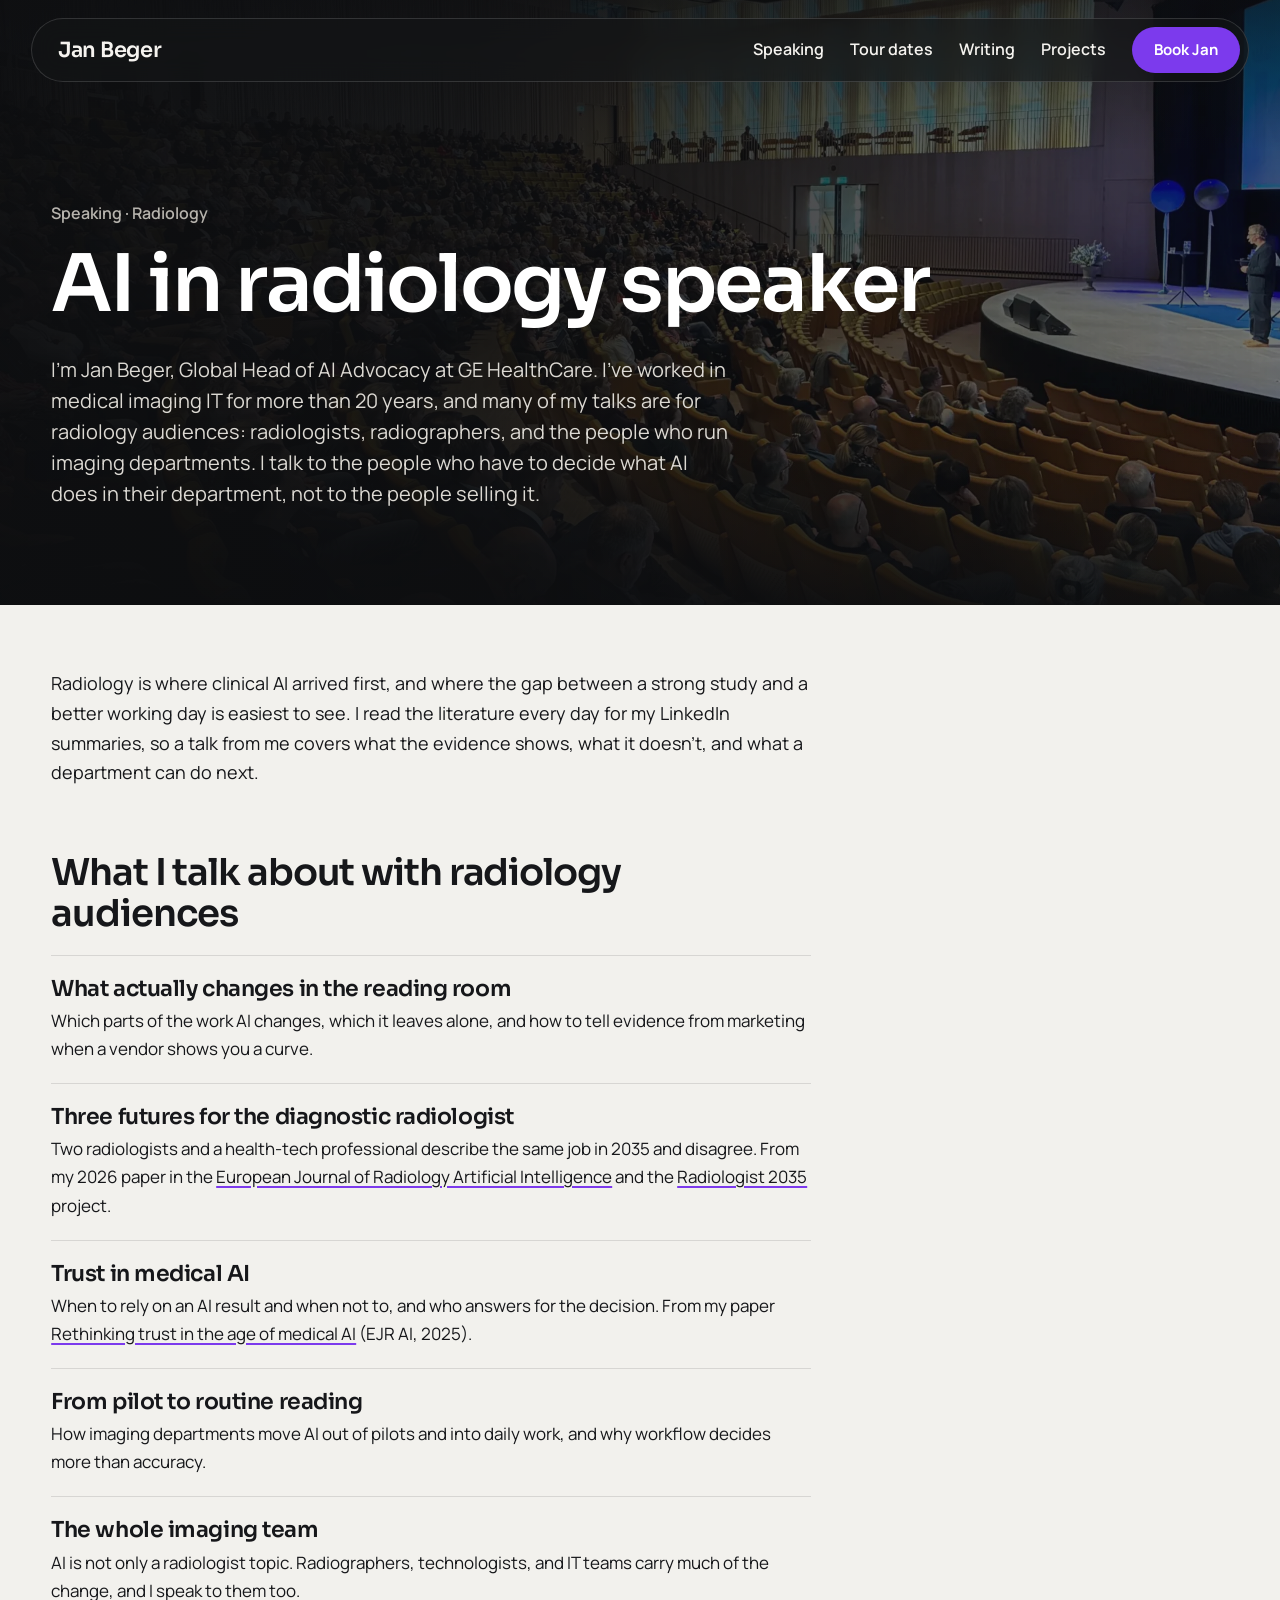
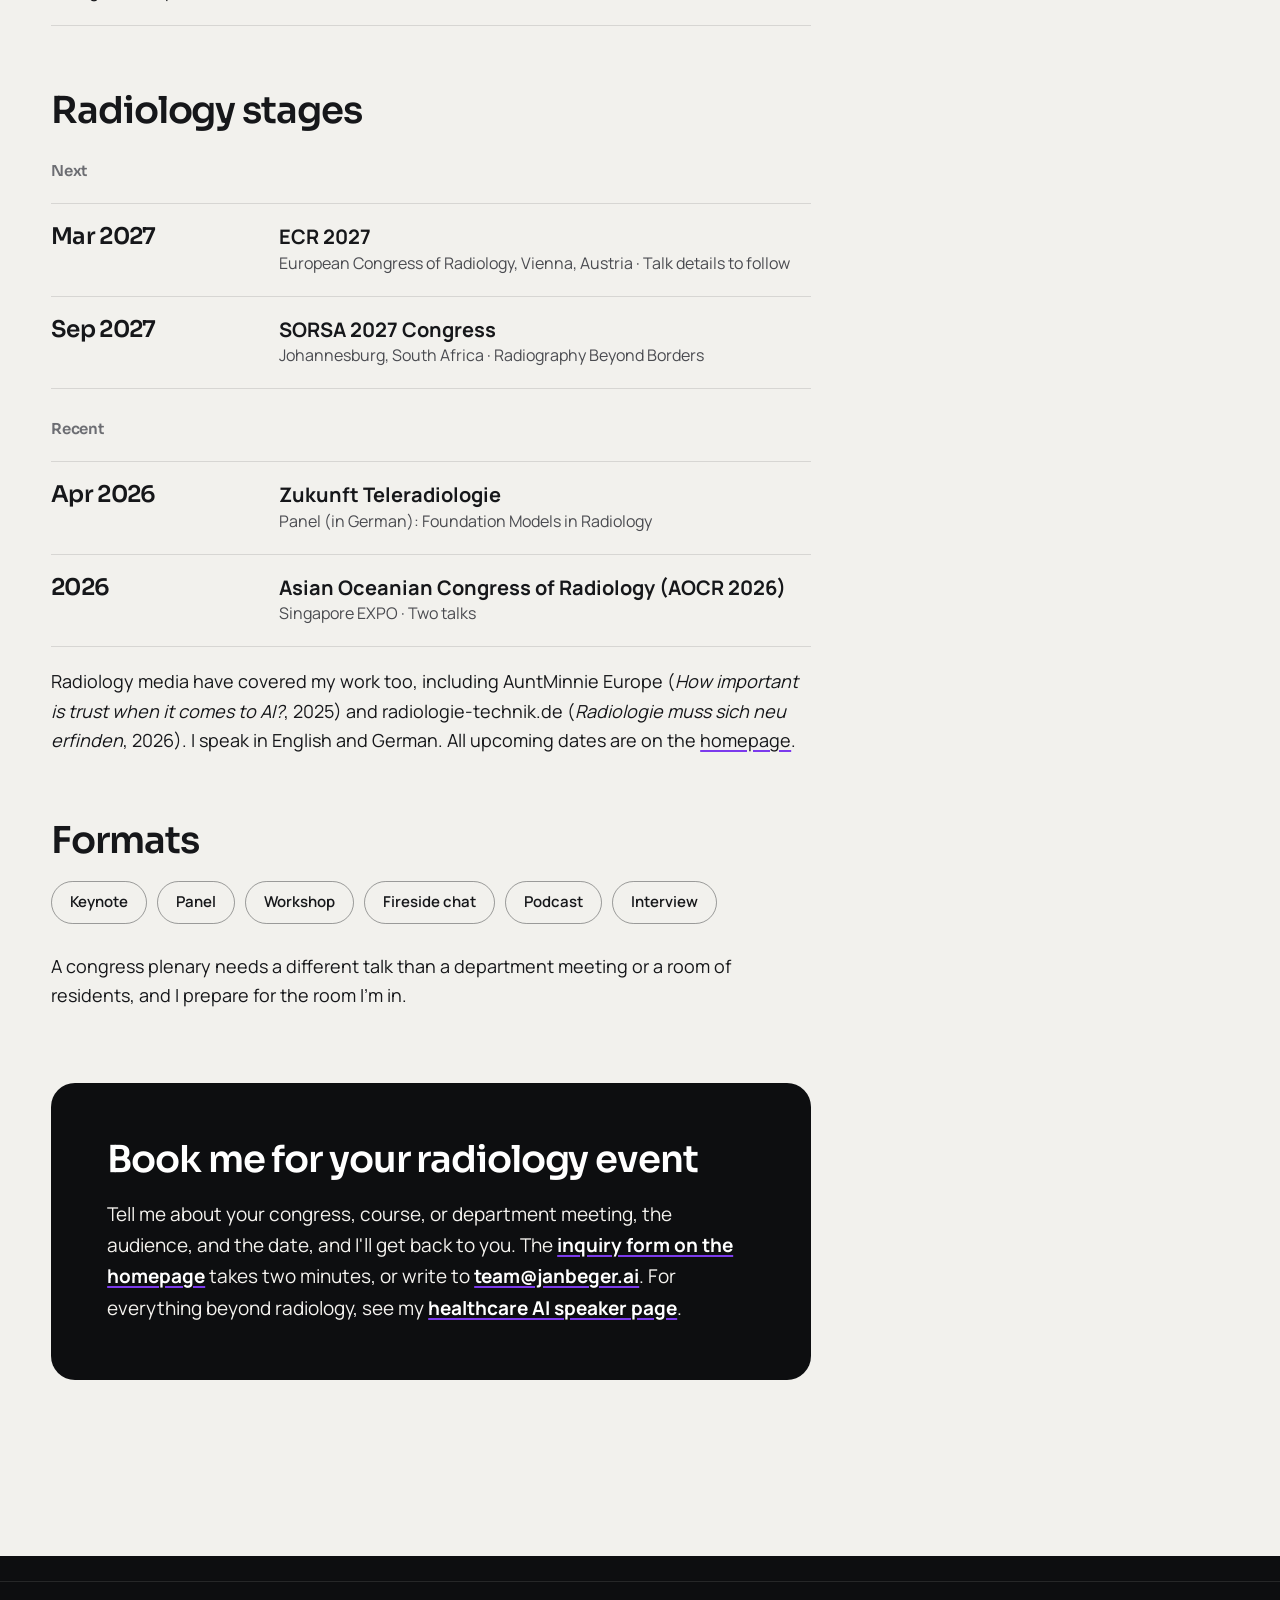
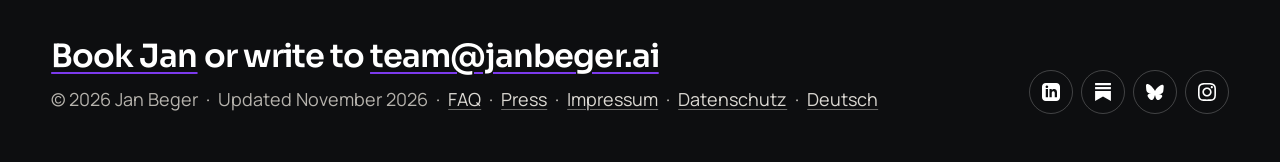
==== ai-in-radiology-speaker/index.html @ 2cf80444 "janbeger.ai site Static site, published by Netlify from the repo root (no build step).  Co-Authored-" ====
<!doctype html>
<html lang="en">
<head>
<meta charset="utf-8" />
<meta name="viewport" content="width=device-width,initial-scale=1" />
<meta name="color-scheme" content="light">
<meta name="theme-color" content="#f2f1ed" />
<link rel="icon" href="/favicon.svg" type="image/svg+xml" />
<link rel="icon" href="/favicon-32.png" type="image/png" sizes="32x32" />
<link rel="apple-touch-icon" sizes="180x180" href="/apple-touch-icon.png" />
<link rel="manifest" href="/site.webmanifest" />
<meta name="apple-mobile-web-app-title" content="Jan Beger" />
<title>Jan Beger · AI in Radiology Speaker</title>
<meta name="description" content="Jan Beger speaks on AI in radiology for radiologists, radiographers, and imaging leaders: what changes in the reading room, trust in medical AI, and moving from pilot to routine." />
<link rel="canonical" href="https://janbeger.ai/ai-in-radiology-speaker/" />

<meta property="og:title" content="Jan Beger · AI in Radiology Speaker" />
<meta property="og:description" content="Talks on AI in radiology for radiologists, radiographers, and imaging leaders. Topics, radiology stages, and how to book." />
<meta property="og:url" content="https://janbeger.ai/ai-in-radiology-speaker/" />
<meta property="og:image" content="https://janbeger.ai/assets/og-card-2026.jpg" />
<meta property="og:image:width" content="1200" />
<meta property="og:image:height" content="630" />
<meta property="og:image:alt" content="Jan Beger on stage: Our conversations must move beyond algorithms." />
<meta property="og:type" content="profile" />
<meta name="twitter:card" content="summary_large_image" />
<meta name="twitter:title" content="Jan Beger · AI in Radiology Speaker" />
<meta name="twitter:description" content="Talks on AI in radiology for radiologists, radiographers, and imaging leaders. Topics, radiology stages, and how to book." />
<meta name="twitter:image" content="https://janbeger.ai/assets/og-card-2026.jpg" />


<script type="application/ld+json">
{
  "@context": "https://schema.org",
  "@type": "ProfilePage",
  "url": "https://janbeger.ai/ai-in-radiology-speaker/",
  "name": "Jan Beger · AI in Radiology Speaker",
  "inLanguage": "en",
  "mainEntity": {
    "@type": "Person",
    "@id": "https://janbeger.ai/#jan",
    "name": "Jan Beger",
    "url": "https://janbeger.ai/",
    "jobTitle": "Global Head of AI Advocacy, GE HealthCare",
    "description": "AI in radiology speaker. Global Head of AI Advocacy at GE HealthCare with more than 20 years in medical imaging IT.",
    "knowsAbout": [
      "AI in radiology",
      "Medical imaging AI",
      "Radiology workflow",
      "Trust in medical AI",
      "Radiography and AI"
    ],
    "worksFor": {
      "@type": "Organization",
      "name": "GE HealthCare",
      "url": "https://www.gehealthcare.com"
    },
    "sameAs": [
      "https://www.linkedin.com/in/janbeger",
      "https://janbeger.substack.com",
      "https://research.gehealthcare.com/about/",
      "https://bsky.app/profile/janbeger.bsky.social",
      "https://www.instagram.com/jan.beger/",
      "https://www.xing.com/profile/Jan_Beger"
    ]
  }
}
</script>
<link rel="preload" href="/assets/fonts/sora-latin-wght-normal.woff2" as="font" type="font/woff2" crossorigin />
<link rel="preload" href="/assets/fonts/manrope-latin-wght-normal.woff2" as="font" type="font/woff2" crossorigin />
<link rel="stylesheet" href="/assets/fonts/fonts.css" />
<style>
  /* ============ STAGE THEME (matches homepage, 2026-11) ============ */
  :root{
    --bg:#0b0b0c; --bg-2:#121214; --card:#17171a;
    --ink:#f4f1ea; --ink-2:#c9c4ba; --ink-3:#9a958c;
    --paper:#f4f1ea; --paper-ink:#0b0b0c;
    --rule:rgba(244,241,234,0.16);
    --accent:#7c3aed; --accent-hover:#8b5cf6;
    --sans:"Inter Tight",system-ui,-apple-system,BlinkMacSystemFont,"Segoe UI",sans-serif;
    --display:"Anton","Impact","Arial Narrow",sans-serif;
  }
  *,*::before,*::after{ box-sizing:border-box; }
  html,body{ margin:0; padding:0; }
  html{ background:var(--bg); }
  body{
    background:var(--bg); color:var(--ink); font-family:var(--sans);
    font-size:17px; line-height:1.6; -webkit-font-smoothing:antialiased; text-rendering:optimizeLegibility;
  }
  ::selection{ background:var(--accent); color:var(--paper-ink); }
  img{ display:block; max-width:100%; height:auto; }
  a{ color:var(--ink); transition:color .15s ease, border-color .15s ease, background-color .15s ease; }
  a:hover{ color:var(--accent-hover); }
  :focus-visible{ outline:2px solid var(--accent); outline-offset:3px; }
  .wrap{ max-width:860px; margin:0 auto; padding:28px clamp(20px,4vw,40px) 96px; }
  .back{
    display:inline-flex; align-items:center; min-height:44px; padding:0 18px; margin-bottom:56px; border-radius:999px;
    border:1px solid rgba(244,241,234,0.35); color:var(--ink); text-decoration:none; font-size:15px; font-weight:600;
  }
  .back:hover{ border-color:var(--accent); color:var(--accent); }
  .kicker{ font-size:13px; font-weight:700; letter-spacing:.18em; text-transform:uppercase; color:var(--accent); margin-bottom:16px; }
  h1{ margin:0 0 28px; font-family:var(--display); font-weight:400; text-transform:uppercase; font-size:clamp(52px,9vw,112px); line-height:.9; letter-spacing:.002em; }
  .standfirst{ font-size:21px; line-height:1.55; color:var(--ink-2); margin:0 0 36px; padding-bottom:32px; border-bottom:1px solid var(--rule); }
  h2{ margin:72px 0 18px; font-family:var(--display); font-weight:400; text-transform:uppercase; font-size:clamp(36px,4.6vw,56px); line-height:.95; }
  p{ margin:0 0 20px; color:var(--ink-2); font-size:18px; line-height:1.65; }
  a{ color:var(--ink); text-decoration:underline; text-decoration-color:var(--accent); text-underline-offset:3px; }
  a:hover{ color:var(--accent-hover); }
  strong{ font-weight:600; color:var(--ink); }
  em{ color:var(--ink); }
  ul.topics{ margin:20px 0; padding:0; list-style:none; border-top:1px solid var(--rule); }
  ul.topics li{ padding:20px 0; border-bottom:1px solid var(--rule); }
  ul.topics .t{ display:block; font-size:22px; font-weight:600; color:var(--ink); line-height:1.3; margin-bottom:6px; }
  ul.topics p{ margin:0; font-size:17px; }
  .events{ margin:20px 0; padding:0; list-style:none; border-top:1px solid var(--rule); }
  .events li{ display:grid; grid-template-columns:200px minmax(0,1fr); gap:6px 28px; align-items:baseline; padding:20px 0; border-bottom:1px solid var(--rule); }
  .events li:first-child .when{ color:var(--accent); }
  .events .when{ font-family:var(--display); font-size:26px; line-height:1.05; text-transform:uppercase; color:var(--ink); }
  .events .what{ font-size:17px; line-height:1.45; }
  .events .what .name{ font-size:20px; font-weight:600; color:var(--ink); }
  .events .what .where{ color:var(--ink-3); font-size:16px; }
  @media (max-width:600px){ .events li{ grid-template-columns:1fr; } }
  .formats{ display:flex; flex-wrap:wrap; gap:10px; margin:20px 0 28px; padding:0; list-style:none; }
  .formats li{ padding:8px 18px; border:1px solid rgba(244,241,234,0.35); border-radius:999px; font-size:15px; font-weight:600; color:var(--ink); }
  .endcard{ margin:72px 0 0; padding:clamp(28px,5vw,56px); background:var(--accent); color:var(--paper-ink); }
  .endcard h2{ margin:0 0 16px; color:var(--paper-ink); font-size:clamp(44px,6vw,80px); }
  .endcard p{ margin:0; color:var(--paper-ink); font-size:19px; }
  .endcard a{ color:var(--paper-ink); font-weight:700; text-decoration-color:var(--paper-ink); }
  .endcard a:hover{ color:var(--paper-ink); text-decoration-thickness:2px; }
  footer{ margin-top:64px; padding-top:24px; border-top:1px solid var(--rule); font-size:14px; color:var(--ink-3); }
  footer a{ color:var(--ink-2); text-decoration:none; }
  footer a:hover{ color:var(--accent); }

  /* ============ ARENA THEME (matches homepage, 2026-11-02) ============ */
  :root{
    --bg:#f2f1ed; --bg-2:#ffffff; --card:#ffffff;
    --ink:#16171a; --ink-2:#3c3e44; --ink-3:#5b5d63;
    --paper:#f2f1ed; --paper-ink:#16171a;
    --rule:rgba(22,23,26,0.14); --line-strong:rgba(22,23,26,0.4);
    --accent:#6d28d9; --accent-hover:#5b21b6; --orange:#7c3aed; --night:#0d0e10;
    --sans:"Manrope",system-ui,-apple-system,"Segoe UI",sans-serif;
    --display:"Sora",system-ui,-apple-system,"Segoe UI",sans-serif;
  }
  html{ background:var(--bg); }
  body{ background:var(--bg); color:var(--ink); font-family:var(--sans); font-size:18px; line-height:1.62; }
  ::selection{ background:var(--orange); color:#fff; }
  :focus-visible{ outline-color:var(--orange); }
  h1, h2, .name, .events .when{ font-family:var(--display); text-transform:none; letter-spacing:-0.005em; }
  h1{ font-weight:300; font-size:clamp(48px,7vw,92px); line-height:1.0; text-wrap:balance; }
  h2{ font-weight:400; font-size:clamp(34px,3.6vw,48px); line-height:1.08; }
  .kicker, .hint, .detail-row .label, dl.facts dt{ text-transform:none; letter-spacing:0; }
  .kicker{ display:flex; align-items:center; gap:14px; font-size:15px; font-weight:700; color:var(--accent); }
  .kicker::before{ content:""; width:40px; height:3px; background:var(--orange); }
  .lede, .standfirst{ color:var(--ink-2); font-size:20px; }
  a:hover{ color:var(--accent); }
  /* back buttons */
  nav.top a.back, .back{ border:1.5px solid var(--line-strong); color:var(--ink); }
  nav.top a.back:hover, .back:hover{ border-color:var(--orange); color:var(--accent); }
  /* buttons */
  .btn-primary{ background:var(--orange); color:#fff; }
  .btn-primary:hover{ background:#6d28d9; color:#fff; }
  .btn-ghost, figure.shot .dl, .formats li{ border:1.5px solid var(--line-strong); color:var(--ink); }
  /* faq */
  .faq-item summary{ font-family:var(--display); font-weight:500; font-size:clamp(24px,2.6vw,30px); line-height:1.2; }
  .faq-item summary::after{ border-color:var(--line-strong); color:var(--accent); font-family:var(--sans); }
  .faq-a{ font-size:18px; }
  /* press */
  figure.shot{ background:var(--card); border-radius:14px; overflow:hidden; }
  figure.shot figcaption{ font-size:15px; color:var(--ink-2); }
  dl.facts dt{ font-size:15px; color:var(--ink-3); }
  .photo-note{ font-size:15px; color:var(--ink-3); }
  /* speaker page */
  .events .when{ font-size:30px; font-weight:400; line-height:1.1; }
  .events li:first-child .when{ color:var(--accent); }
  .events .what .where{ color:var(--ink-2); }
  ul.topics .t{ font-family:var(--display); font-weight:500; font-size:28px; line-height:1.15; }
  .endcard{ background:var(--night); color:#f5f3ef; border-radius:20px; }
  .endcard h2, .endcard p{ color:#f5f3ef; }
  .endcard h2{ font-weight:300; }
  .endcard a{ color:#fff; text-decoration-color:var(--orange); }
  .endcard a:hover{ color:#c4b5fd; }
  /* card */
  .avatar{ border-color:var(--orange); }
  .name{ font-weight:300; font-size:clamp(48px,13vw,68px); line-height:1.0; }
  .name .accent{ color:var(--accent); font-style:italic; }
  .events .what .name{ font-family:var(--sans); font-weight:700; letter-spacing:0; }
  .role{ font-size:16px; }
  .qr-wrap{ box-shadow:0 0 0 1px var(--rule), 0 18px 40px rgba(22,23,26,0.08); }
  .hint{ font-size:15px; color:var(--accent); }
  .detail-row .label{ font-size:14px; color:var(--ink-3); }
  .detail-row a{ font-size:17px; }
  /* footers */
  footer.kit, footer{ font-size:15px; color:var(--ink-3); }
  footer.kit a, footer a{ color:var(--ink-2); }

  /* ============ TYPE v3 (2026-11-02 12:35): Sora display, no italic accents ============ */
  :root{ --display:"Sora",system-ui,-apple-system,"Segoe UI",sans-serif; }
  h1, h2, .name, .events .when{ font-family:var(--display); font-weight:600; letter-spacing:-0.03em; }
  h1{ font-size:clamp(38px,5.4vw,70px); line-height:1.06; }
  h2{ font-size:clamp(28px,2.9vw,38px); line-height:1.12; }
  .faq-item summary{ font-family:var(--display); font-weight:600; font-size:clamp(19px,2vw,23px); letter-spacing:-0.02em; }
  .events .when{ font-size:23px; }
  ul.topics .t{ font-family:var(--display); font-weight:600; font-size:22px; letter-spacing:-0.02em; }
  .endcard h2{ font-weight:600; }
  .name{ font-size:clamp(38px,10vw,52px); }
  .name .accent{ font-style:normal; color:var(--accent); }

  .stage-label{ margin: 28px 0 8px; font-family: var(--sans); font-size: 15px; font-weight: 700; letter-spacing: 0; color: var(--ink-3); }
  ul.events.events-past li:first-child .when{ color: var(--ink); }
</style>
<!-- Privacy-friendly analytics by Plausible -->
<script async src="https://plausible.io/js/pa-Xg3IjPylJhQx44exYq6mF.js"></script>
<script>
  window.plausible=window.plausible||function(){(plausible.q=plausible.q||[]).push(arguments)},plausible.init=plausible.init||function(i){plausible.o=i||{}};
  plausible.init()
</script>
<link rel="stylesheet" href="/assets/subpage.css" />
</head>
<body class="v4">
<nav class="site" aria-label="Main">
  <div class="row">
    <a class="wordmark" href="/">Jan Beger</a>
    <div class="links"><a href="/#speaking-track">Speaking</a><a href="/#events">Tour dates</a><a href="/#writing-track">Writing</a><a href="/#projects-track">Projects</a></div>
    <a class="nav-book" href="/#speaking">Book Jan</a>
    <button type="button" class="menu-btn" aria-expanded="false" aria-controls="mobile-menu" aria-label="Open menu" data-open="Open menu" data-close="Close menu"><svg viewBox="0 0 24 24" fill="none" stroke="currentColor" stroke-width="2" stroke-linecap="round" aria-hidden="true"><path class="l1" d="M4 8h16"/><path class="l2" d="M4 16h16"/></svg></button>
  </div>
  <div class="mobile-menu" id="mobile-menu" hidden>
    <a href="/#speaking-track">Speaking</a>
    <a href="/#events">Tour dates</a>
    <a href="/#writing-track">Writing</a>
    <a href="/#projects-track">Projects</a>
    <a class="mm-book" href="/#speaking">Book Jan</a>
  </div>
</nav>
<header class="ph has-photo">
  <img class="ph-photo" src="/assets/stage-arena.webp" alt="" fetchpriority="high" />
  <div class="ph-inner">
    <p class="ph-kicker">Speaking · Radiology</p>
    <h1>AI in radiology speaker</h1>
    <p class="ph-lede">I'm Jan Beger, Global Head of AI Advocacy at GE HealthCare. I've worked in medical imaging IT for more than 20 years, and many of my talks are for radiology audiences: radiologists, radiographers, and the people who run imaging departments. I talk to the people who have to decide what AI does in their department, not to the people selling it.</p>
  </div>
</header>
<main class="page">
  <article class="wrap">

    <p>Radiology is where clinical AI arrived first, and where the gap between a strong study and a better working day is easiest to see. I read the literature every day for my LinkedIn summaries, so a talk from me covers what the evidence shows, what it doesn't, and what a department can do next.</p>

    <h2>What I talk about with radiology audiences</h2>

    <ul class="topics">
      <li>
        <span class="t">What actually changes in the reading room</span>
        <p>Which parts of the work AI changes, which it leaves alone, and how to tell evidence from marketing when a vendor shows you a curve.</p>
      </li>
      <li>
        <span class="t">Three futures for the diagnostic radiologist</span>
        <p>Two radiologists and a health-tech professional describe the same job in 2035 and disagree. From my 2026 paper in the <a href="https://www.sciencedirect.com/science/article/pii/S3050577126000496" target="_blank" rel="noopener">European Journal of Radiology Artificial Intelligence</a> and the <a href="/radiologist-2035/">Radiologist 2035</a> project.</p>
      </li>
      <li>
        <span class="t">Trust in medical AI</span>
        <p>When to rely on an AI result and when not to, and who answers for the decision. From my paper <a href="https://www.sciencedirect.com/science/article/pii/S3050577125000362" target="_blank" rel="noopener">Rethinking trust in the age of medical AI</a> (EJR AI, 2025).</p>
      </li>
      <li>
        <span class="t">From pilot to routine reading</span>
        <p>How imaging departments move AI out of pilots and into daily work, and why workflow decides more than accuracy.</p>
      </li>
      <li>
        <span class="t">The whole imaging team</span>
        <p>AI is not only a radiologist topic. Radiographers, technologists, and IT teams carry much of the change, and I speak to them too.</p>
      </li>
    </ul>

    <h2>Radiology stages</h2>

    <h3 class="stage-label">Next</h3>
    <ul class="events">
      <li>
        <span class="when">Mar 2027</span>
        <span class="what"><span class="name">ECR 2027</span><br><span class="where">European Congress of Radiology, Vienna, Austria &middot; Talk details to follow</span></span>
      </li>
      <li>
        <span class="when">Sep 2027</span>
        <span class="what"><span class="name">SORSA 2027 Congress</span><br><span class="where">Johannesburg, South Africa &middot; Radiography Beyond Borders</span></span>
      </li>
    </ul>

    <h3 class="stage-label">Recent</h3>
    <ul class="events events-past">
      <li>
        <span class="when">Apr 2026</span>
        <span class="what"><span class="name">Zukunft Teleradiologie</span><br><span class="where">Panel (in German): Foundation Models in Radiology</span></span>
      </li>
      <li>
        <span class="when">2026</span>
        <span class="what"><span class="name">Asian Oceanian Congress of Radiology (AOCR 2026)</span><br><span class="where">Singapore EXPO &middot; Two talks</span></span>
      </li>
    </ul>

    <p>Radiology media have covered my work too, including AuntMinnie Europe (<em>How important is trust when it comes to AI?</em>, 2025) and radiologie-technik.de (<em>Radiologie muss sich neu erfinden</em>, 2026). I speak in English and German. All upcoming dates are on the <a href="/#events">homepage</a>.</p>

    <h2>Formats</h2>

    <ul class="formats">
      <li>Keynote</li>
      <li>Panel</li>
      <li>Workshop</li>
      <li>Fireside chat</li>
      <li>Podcast</li>
      <li>Interview</li>
    </ul>

    <p>A congress plenary needs a different talk than a department meeting or a room of residents, and I prepare for the room I'm in.</p>

    <div class="endcard">
      <h2>Book me for your radiology event</h2>
      <p>Tell me about your congress, course, or department meeting, the audience, and the date, and I'll get back to you. The <a href="/#speaking">inquiry form on the homepage</a> takes two minutes, or write to <a href="mailto:team@janbeger.ai">team@janbeger.ai</a>. For everything beyond radiology, see my <a href="/healthcare-ai-keynote-speaker/">healthcare AI speaker page</a>.</p>
    </div>
  </article>
</main>
<footer class="site">
    <div class="row">
      <div class="foot-main"><p class="foot-cta"><a href="/#speaking">Book Jan</a> or write to <a href="mailto:team@janbeger.ai">team@janbeger.ai</a></p><p class="foot-meta">&copy; <span class="yr" id="yr">2026</span> Jan Beger &nbsp;&middot;&nbsp; Updated November 2026 &nbsp;&middot;&nbsp; <a href="/faq.html">FAQ</a> &nbsp;&middot;&nbsp; <a href="/press.html">Press</a> &nbsp;&middot;&nbsp; <a href="/impressum/">Impressum</a> &nbsp;&middot;&nbsp; <a href="/datenschutz/">Datenschutz</a> &nbsp;&middot;&nbsp; <a href="/ki-keynote-speaker-gesundheitswesen/" hreflang="de" lang="de">Deutsch</a></p></div>
      <div class="icons">
        <a href="https://www.linkedin.com/in/janbeger" target="_blank" rel="noopener" aria-label="LinkedIn"><svg viewBox="0 0 24 24" aria-hidden="true"><path d="M19 0h-14c-2.761 0-5 2.239-5 5v14c0 2.761 2.239 5 5 5h14c2.762 0 5-2.239 5-5v-14c0-2.761-2.238-5-5-5zm-11 19h-3v-11h3v11zm-1.5-12.268c-.966 0-1.75-.79-1.75-1.764s.784-1.764 1.75-1.764 1.75.79 1.75 1.764-.783 1.764-1.75 1.764zm13.5 12.268h-3v-5.604c0-3.368-4-3.113-4 0v5.604h-3v-11h3v1.765c1.396-2.586 7-2.777 7 2.476v6.759z"/></svg></a>
        <a href="https://janbeger.substack.com/" target="_blank" rel="noopener" aria-label="Substack"><svg viewBox="0 0 24 24" aria-hidden="true"><path d="M22.539 8.242H1.46V5.406h21.08v2.836zM1.46 10.812V24L12 18.11 22.54 24V10.812H1.46zM22.54 0H1.46v2.836h21.08V0z"/></svg></a>
        <a href="https://bsky.app/profile/janbeger.bsky.social" target="_blank" rel="noopener" aria-label="Bluesky"><svg viewBox="0 0 24 24" aria-hidden="true"><path d="M12 10.8c-1.087-2.114-4.046-6.053-6.798-7.995C2.566.944 1.561 1.266.902 1.565.139 1.908 0 3.08 0 3.768c0 .69.378 5.65.624 6.479.815 2.736 3.713 3.66 6.383 3.364-3.911.581-7.386 2.005-2.83 7.078 5.013 5.59 6.87-1.197 7.823-4.643.953 3.446 2.05 10.061 7.733 4.643 4.267-4.073.792-5.497-3.119-6.078 2.67.297 5.568-.628 6.383-3.364.246-.829.624-5.79.624-6.48 0-.688-.139-1.86-.902-2.202-.659-.298-1.664-.62-4.3 1.24C16.046 4.747 13.087 8.686 12 10.8z"/></svg></a>
        <a href="https://www.instagram.com/jan.beger/" target="_blank" rel="noopener" aria-label="Instagram"><svg viewBox="0 0 24 24" aria-hidden="true"><path d="M12 2.163c3.204 0 3.584.012 4.85.07 3.252.148 4.771 1.691 4.919 4.919.058 1.265.069 1.645.069 4.849 0 3.205-.012 3.584-.069 4.849-.149 3.225-1.664 4.771-4.919 4.919-1.266.058-1.644.07-4.85.07-3.204 0-3.584-.012-4.849-.07-3.26-.149-4.771-1.699-4.919-4.92-.058-1.265-.07-1.644-.07-4.849 0-3.204.013-3.583.07-4.849.149-3.227 1.664-4.771 4.919-4.919 1.266-.057 1.645-.069 4.849-.069zm0-2.163c-3.259 0-3.667.014-4.947.072-4.358.2-6.78 2.618-6.98 6.98-.059 1.281-.073 1.689-.073 4.948 0 3.259.014 3.668.072 4.948.2 4.358 2.618 6.78 6.98 6.98 1.281.058 1.689.072 4.948.072 3.259 0 3.668-.014 4.948-.072 4.354-.2 6.782-2.618 6.979-6.98.059-1.28.073-1.689.073-4.948 0-3.259-.014-3.667-.072-4.947-.196-4.354-2.617-6.78-6.979-6.98-1.281-.059-1.69-.073-4.949-.073zm0 5.838c-3.403 0-6.162 2.759-6.162 6.162s2.759 6.163 6.162 6.163 6.162-2.759 6.162-6.163c0-3.403-2.759-6.162-6.162-6.162zm0 10.162c-2.209 0-4-1.79-4-4 0-2.209 1.791-4 4-4s4 1.791 4 4c0 2.21-1.791 4-4 4zm6.406-11.845c-.796 0-1.441.645-1.441 1.44s.645 1.44 1.441 1.44c.795 0 1.439-.645 1.439-1.44s-.644-1.44-1.439-1.44z"/></svg></a>
      </div>
    </div>
  </footer>
<script src="/assets/subpage.js" defer></script>
</body>
</html>
---- assets/fonts/fonts.css ----
/* Self-hosted fonts (2026-11-02): no requests to Google. Sora (display) + Manrope (body), variable 400-700. */
@font-face{font-family:'Sora';font-style:normal;font-display:swap;font-weight:100 800;src:url(/assets/fonts/sora-latin-ext-wght-normal.woff2) format('woff2');unicode-range:U+0100-02BA,U+02BD-02C5,U+02C7-02CC,U+02CE-02D7,U+02DD-02FF,U+0304,U+0308,U+0329,U+1D00-1DBF,U+1E00-1E9F,U+1EF2-1EFF,U+2020,U+20A0-20AB,U+20AD-20C0,U+2113,U+2C60-2C7F,U+A720-A7FF}
@font-face{font-family:'Sora';font-style:normal;font-display:swap;font-weight:100 800;src:url(/assets/fonts/sora-latin-wght-normal.woff2) format('woff2');unicode-range:U+0000-00FF,U+0131,U+0152-0153,U+02BB-02BC,U+02C6,U+02DA,U+02DC,U+0304,U+0308,U+0329,U+2000-206F,U+20AC,U+2122,U+2191,U+2193,U+2212,U+2215,U+FEFF,U+FFFD}
@font-face{font-family:'Manrope';font-style:normal;font-display:swap;font-weight:100 800;src:url(/assets/fonts/manrope-latin-ext-wght-normal.woff2) format('woff2');unicode-range:U+0100-02BA,U+02BD-02C5,U+02C7-02CC,U+02CE-02D7,U+02DD-02FF,U+0304,U+0308,U+0329,U+1D00-1DBF,U+1E00-1E9F,U+1EF2-1EFF,U+2020,U+20A0-20AB,U+20AD-20C0,U+2113,U+2C60-2C7F,U+A720-A7FF}
@font-face{font-family:'Manrope';font-style:normal;font-display:swap;font-weight:100 800;src:url(/assets/fonts/manrope-latin-wght-normal.woff2) format('woff2');unicode-range:U+0000-00FF,U+0131,U+0152-0153,U+02BB-02BC,U+02C6,U+02DA,U+02DC,U+0304,U+0308,U+0329,U+2000-206F,U+20AC,U+2122,U+2191,U+2193,U+2212,U+2215,U+FEFF,U+FFFD}
---- assets/subpage.css ----
/* ==========================================================================
   janbeger.ai subpages, v4 (2026-11-02): same look as the homepage.
   Floating dark nav pill, dark page header, stone body, dark footer.
   Loaded after each page's own styles; rules are scoped to body.v4.
   ========================================================================== */
body.v4{
  --night:#0d0e10; --stone:#f2f1ed; --white:#ffffff;
  --ink:#16171a; --ink-2:#4a4b50; --ink-3:#6c6d72; --rule:rgba(22,23,26,0.12);
  --orange:#7c3aed; --orange-hover:#6d28d9; --accent:#7c3aed; --accent-hover:#6d28d9;
  --on-dark:#f5f3ef; --on-dark-2:#dcd9d3; --on-dark-3:#b6b3ad;
  --sans:"Manrope",system-ui,-apple-system,"Segoe UI",sans-serif;
  --display:"Sora",system-ui,-apple-system,"Segoe UI",sans-serif;
  --gutter:clamp(20px,4vw,56px); --max:1320px; --measure:760px;
  margin:0; background:var(--stone); color:var(--ink);
  font-family:var(--sans); font-size:18px; line-height:1.62;
  -webkit-font-smoothing:antialiased;
}
body.v4 *, body.v4 *::before, body.v4 *::after{ box-sizing:border-box; }
html{ scroll-padding-top:96px; }

/* ---------- nav (same as homepage) ---------- */
body.v4 nav.site{ position:fixed; top:0; left:0; right:0; z-index:50; padding:18px 16px 0; pointer-events:none; }
body.v4 nav.site .row{ pointer-events:auto; max-width:1218px; margin:0 auto; display:flex; align-items:center; gap:26px;
  padding:8px 8px 8px 26px; min-height:64px; border-radius:999px;
  background:rgba(20,21,24,0.62); border:1px solid rgba(255,255,255,0.14);
  -webkit-backdrop-filter:blur(12px); backdrop-filter:blur(12px); }
body.v4 nav.site .wordmark{ font-family:var(--display); font-weight:600; font-size:21px; line-height:1; letter-spacing:-0.02em; color:var(--on-dark); text-decoration:none; margin-right:auto; white-space:nowrap; }
body.v4 nav.site .links{ display:flex; gap:26px; }
body.v4 nav.site .links a{ font-size:16px; font-weight:600; color:var(--on-dark); text-decoration:none; white-space:nowrap; }
body.v4 nav.site .links a:hover{ color:#c4b5fd; }
body.v4 nav.site .nav-book{ display:inline-flex; align-items:center; height:46px; padding:0 22px; border-radius:999px; background:var(--orange); color:#fff; font-size:15px; font-weight:700; text-decoration:none; white-space:nowrap; }
body.v4 nav.site .nav-book:hover{ background:var(--orange-hover); color:#fff; }
body.v4 nav.site .menu-btn{ display:none; width:44px; height:44px; flex:none; border-radius:999px; border:1px solid rgba(255,255,255,0.25); background:transparent; color:#fff; align-items:center; justify-content:center; cursor:pointer; padding:0; }
body.v4 nav.site .menu-btn svg{ width:20px; height:20px; }
body.v4 nav.site .menu-btn path{ transition:transform .25s ease; transform-origin:12px 12px; }
body.v4 nav.site.menu-open .menu-btn .l1{ transform:translateY(4px) rotate(45deg); }
body.v4 nav.site.menu-open .menu-btn .l2{ transform:translateY(-4px) rotate(-45deg); }
body.v4 nav.site .mobile-menu{ pointer-events:auto; position:fixed; inset:0; z-index:-1; display:flex; flex-direction:column; justify-content:center; gap:8px; padding:110px 24px 48px; background:#0d0e10; }
body.v4 nav.site .mobile-menu[hidden]{ display:none; }
body.v4 nav.site .mobile-menu a{ font-family:var(--display); font-weight:600; font-size:33px; line-height:1.2; color:#fff; text-decoration:none; }
body.v4 nav.site .mobile-menu a.mm-book{ align-self:flex-start; margin-top:24px; font-family:var(--sans); font-size:17px; font-weight:700; padding:14px 28px; border-radius:999px; background:var(--orange); }
html.no-scroll{ overflow:hidden; }
@media (max-width:900px){ body.v4 nav.site .row{ padding:8px 10px 8px 18px; gap:14px; } body.v4 nav.site .wordmark{ font-size:19px; } body.v4 nav.site .links{ gap:14px; } body.v4 nav.site .links a{ font-size:14px; } }
@media (max-width:600px){ body.v4 nav.site{ padding-top:12px; } body.v4 nav.site .links{ display:none; } body.v4 nav.site .row{ gap:8px; min-height:62px; } body.v4 nav.site .nav-book{ height:42px; padding:0 18px; } body.v4 nav.site .menu-btn{ display:inline-flex; } }

/* ---------- page header (dark, like the homepage hero and bands) ---------- */
body.v4 header.ph{ position:relative; overflow:hidden; background:var(--night); color:var(--on-dark); }
body.v4 header.ph .ph-photo{ position:absolute; inset:0; width:100%; height:100%; object-fit:cover; object-position:100% 42%; opacity:.55; }
body.v4 header.ph.has-photo::after{ content:""; position:absolute; inset:0; pointer-events:none;
  background:linear-gradient(90deg, rgba(13,14,16,0.96) 0%, rgba(13,14,16,0.86) 38%, rgba(13,14,16,0.35) 75%, rgba(13,14,16,0.2) 100%),
             linear-gradient(180deg, rgba(13,14,16,0.6) 0%, rgba(13,14,16,0) 25%, rgba(13,14,16,0) 70%, rgba(13,14,16,0.9) 100%); }
body.v4 header.ph .ph-inner{ position:relative; z-index:1; max-width:var(--max); margin:0 auto; padding:168px var(--gutter) 80px; }
body.v4 header.ph.has-photo .ph-inner{ padding-top:200px; padding-bottom:96px; }
body.v4 header.ph .ph-kicker{ margin:0 0 18px; font-family:var(--sans); font-size:16px; font-weight:600; letter-spacing:0; text-transform:none; color:var(--on-dark-3); }
body.v4 header.ph .ph-kicker::before{ content:none; }
body.v4 header.ph h1{ margin:0; max-width:15ch; hyphens:manual; overflow-wrap:break-word; font-family:var(--display); font-weight:600; font-size:clamp(40px,6.2vw,84px); line-height:1.03; letter-spacing:-0.03em; color:#fff; text-wrap:balance; }
body.v4 header.ph .ph-lede{ margin:28px 0 0; max-width:680px; font-size:20px; line-height:1.55; color:var(--on-dark-2); text-wrap:pretty; }
body.v4 header.ph .ph-lede strong{ color:#fff; }
body.v4 header.ph .ph-byline{ margin:20px 0 0; font-size:15px; color:var(--on-dark-3); }
body.v4 header.ph a{ color:#fff; text-decoration:underline; text-decoration-color:rgba(255,255,255,0.4); text-underline-offset:3px; }
body.v4 header.ph a:hover{ text-decoration-color:#fff; }
@media (max-width:600px){
  body.v4 header.ph .ph-inner{ padding:128px var(--gutter) 56px; }
  body.v4 header.ph.has-photo .ph-inner{ padding-top:330px; padding-bottom:48px; }
  body.v4 header.ph h1{ font-size:clamp(32px,9.4vw,44px); hyphens:auto; }
  body.v4 header.ph .ph-photo{ height:62%; object-position:96% 40%; opacity:.8; }
  body.v4 header.ph.has-photo::after{ background:linear-gradient(180deg, rgba(13,14,16,0.5) 0%, rgba(13,14,16,0) 18%, rgba(13,14,16,0.35) 40%, rgba(13,14,16,1) 60%); }
  body.v4 header.ph .ph-lede{ font-size:18px; }
}

/* ---------- body content ---------- */
body.v4 main.page{ max-width:var(--max); margin:0 auto; padding:64px var(--gutter) 112px; }
body.v4 main.page > .wrap, body.v4 main.page > article.wrap{ max-width:var(--measure); margin:0; padding:0; background:none; }
body.v4 main.page h2{ font-family:var(--display); font-weight:600; font-size:clamp(28px,3vw,37px); line-height:1.12; letter-spacing:-0.03em; color:var(--ink); margin:64px 0 18px; }
body.v4 main.page h2:first-child{ margin-top:0; }
body.v4 main.page h3{ font-family:var(--display); font-weight:600; letter-spacing:-0.02em; }
body.v4 main.page p, body.v4 main.page li{ color:var(--ink); }
body.v4 main.page a{ color:var(--ink); text-decoration:underline; text-decoration-color:var(--orange); text-decoration-thickness:1.5px; text-underline-offset:3px; }
body.v4 main.page a:hover{ color:var(--orange); }
body.v4 main.page .kicker{ color:var(--ink-3); }
body.v4 main.page .kicker::before{ background:var(--rule); }
body.v4 main.page hr{ border:0; border-top:1px solid var(--rule); }
@media (max-width:600px){ body.v4 main.page{ padding:56px var(--gutter) 80px; } body.v4 main.page h2{ margin-top:48px; } }

/* ---------- footer (same as homepage) ---------- */
body.v4 footer.site{ background:var(--night); color:var(--on-dark-3); }
body.v4 footer.site .row{ max-width:var(--max); margin:0 auto; padding:56px var(--gutter) 48px; display:flex; flex-wrap:wrap; justify-content:space-between; align-items:flex-end; gap:16px; font-size:15px; line-height:1.62; border-top:1px solid rgba(255,255,255,0.1); }
body.v4 footer.site .foot-cta{ margin:0 0 10px; font-family:var(--display); font-weight:600; font-size:32px; line-height:1.15; letter-spacing:-0.03em; color:#fff; }
body.v4 footer.site .foot-cta a{ color:#fff; text-decoration:underline; text-decoration-color:var(--orange); text-underline-offset:5px; text-decoration-thickness:2px; }
body.v4 footer.site .foot-meta{ margin:0; color:var(--on-dark-3); }
body.v4 footer.site .foot-meta a{ color:var(--on-dark-2); text-decoration:none; }
body.v4 footer.site a:hover{ color:#a78bfa; }
body.v4 footer.site .icons{ display:flex; gap:8px; }
body.v4 footer.site .icons a{ width:44px; height:44px; display:flex; align-items:center; justify-content:center; border-radius:999px; border:1px solid rgba(255,255,255,0.22); color:#fff; }
body.v4 footer.site .icons a:hover{ border-color:#a78bfa; color:#a78bfa; }
body.v4 footer.site .icons svg{ width:18px; height:18px; fill:currentColor; }
@media (max-width:600px){ body.v4 footer.site .row{ padding:56px var(--gutter) 48px; } body.v4 footer.site .foot-cta{ font-size:26px; } }

/* ---------- components carried over from the old pages ---------- */
body.v4 main.page .endcard{ background:var(--night); color:var(--on-dark); border-radius:24px; }
body.v4 main.page .endcard h2, body.v4 main.page .endcard p, body.v4 main.page .endcard li{ color:var(--on-dark); }
body.v4 main.page .endcard h2{ margin-top:0; color:#fff; }
body.v4 main.page .endcard a{ color:#fff; text-decoration-color:var(--orange); }
body.v4 main.page .endcard a:hover{ color:#c4b5fd; }
body.v4 main.page .events li:first-child .when{ color:var(--ink); }

/* text selection in the site purple (same as the homepage) */
::selection{ background:#7c3aed; color:#fff; }

/* primary buttons keep white text on hover (the main.page link hover rule turned it purple) */
body.v4 main.page a.btn-primary:hover, body.v4 main.page a.btn-primary:focus-visible{ color:#fff; } /* btn-primary:hover keeps white */

/* ===== ACCESSIBILITY FIXES (2026-11-19) ===== */
/* primary buttons inside page content keep white text at rest (was dark on purple, 3.1:1) */
body.v4 main.page a.btn-primary{ color:#fff; text-decoration:none; }
/* footer links: underline so they don't rely on colour alone */
body.v4 footer.site .foot-meta a{ text-decoration:underline; text-decoration-thickness:1px; text-underline-offset:3px; text-decoration-color:rgba(220,217,211,.45); }
body.v4 footer.site .foot-meta a:hover{ text-decoration-color:currentColor; }

/* ===== TAP TARGETS ON PHONES (2026-11-19) ===== */
@media (max-width:600px){ body.v4 nav.site .nav-book{ height:44px; } }
/* standalone contact and list links: taller hit area without changing the layout (inline padding) */
dd > a, .cc-row > a, li > .t > a{ padding-block:10px; margin-block:-10px; }
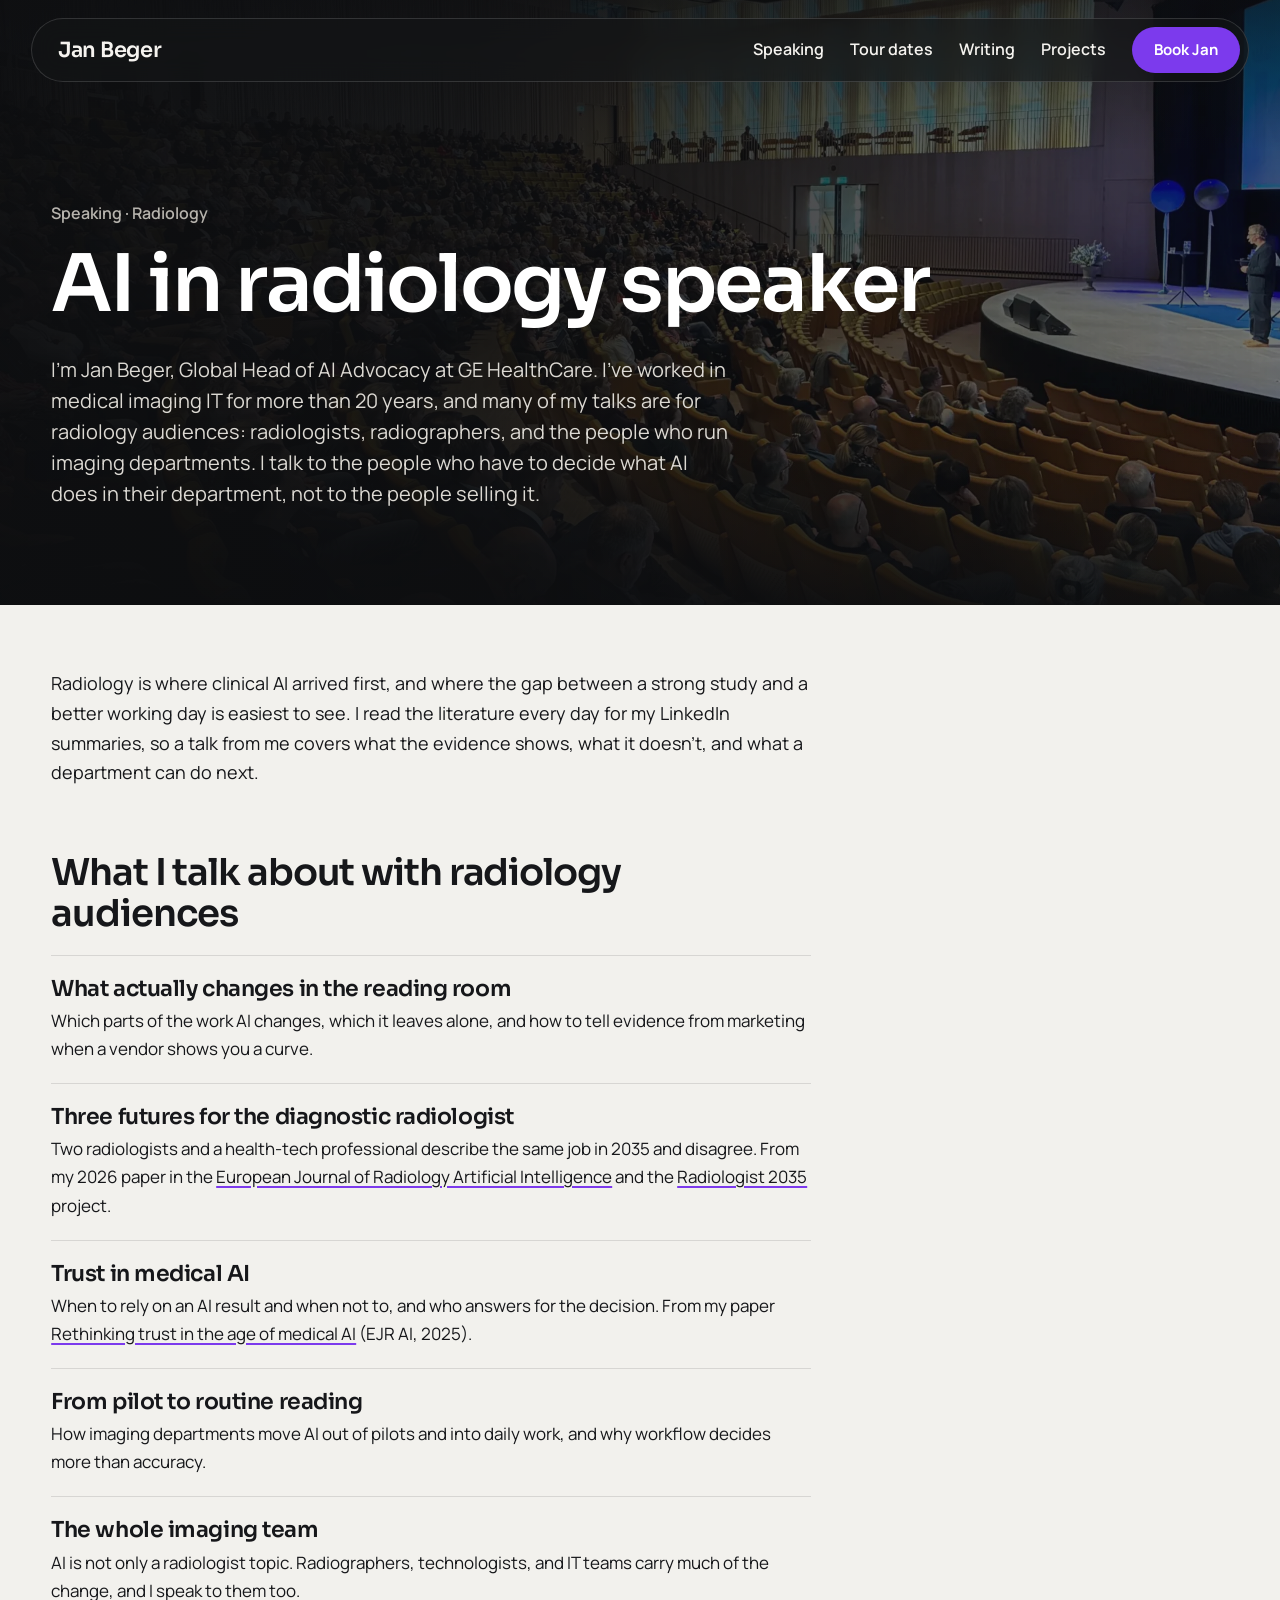
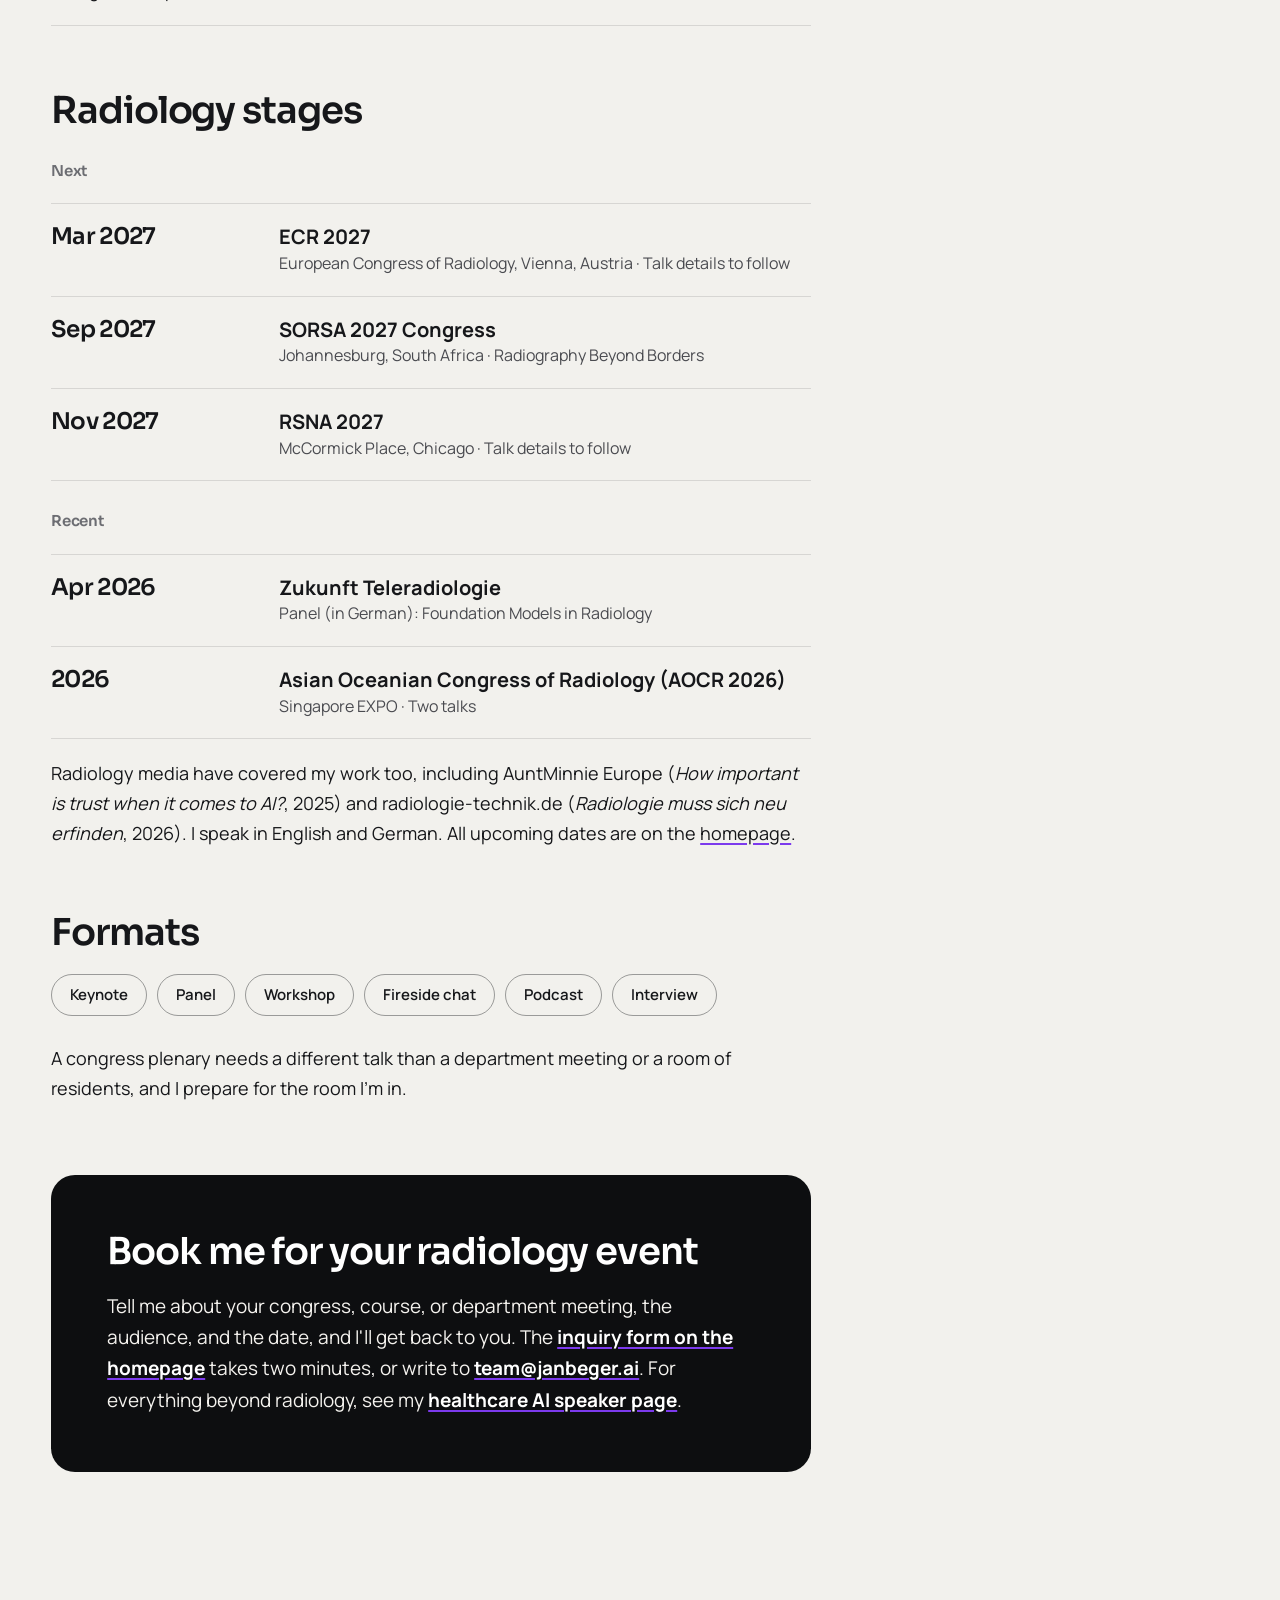
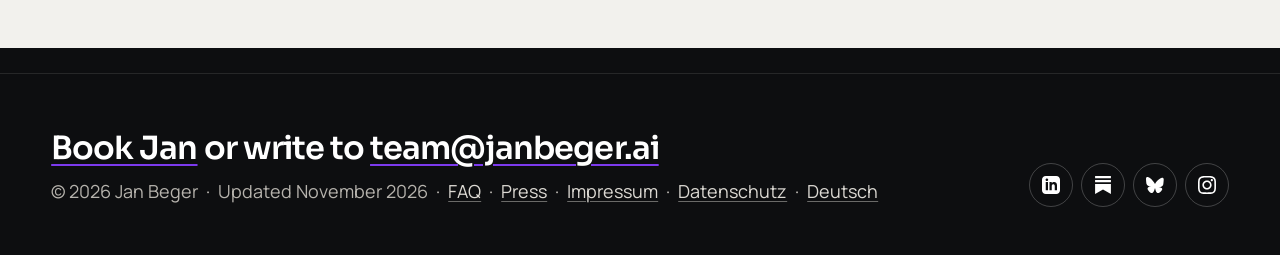
==== commit 1fb274ee: "Add HIMSS27, HLTH 2027, RSNA 2027, AWS re:Invent 2027; two HLTH 2026 panel photos in the strip Co-Au" ====
--- a/ai-in-radiology-speaker/index.html
+++ b/ai-in-radiology-speaker/index.html
@@ -280,6 +280,10 @@
         <span class="when">Sep 2027</span>
         <span class="what"><span class="name">SORSA 2027 Congress</span><br><span class="where">Johannesburg, South Africa &middot; Radiography Beyond Borders</span></span>
       </li>
+      <li>
+        <span class="when">Nov 2027</span>
+        <span class="what"><span class="name">RSNA 2027</span><br><span class="where">McCormick Place, Chicago &middot; Talk details to follow</span></span>
+      </li>
     </ul>
 
     <h3 class="stage-label">Recent</h3>
